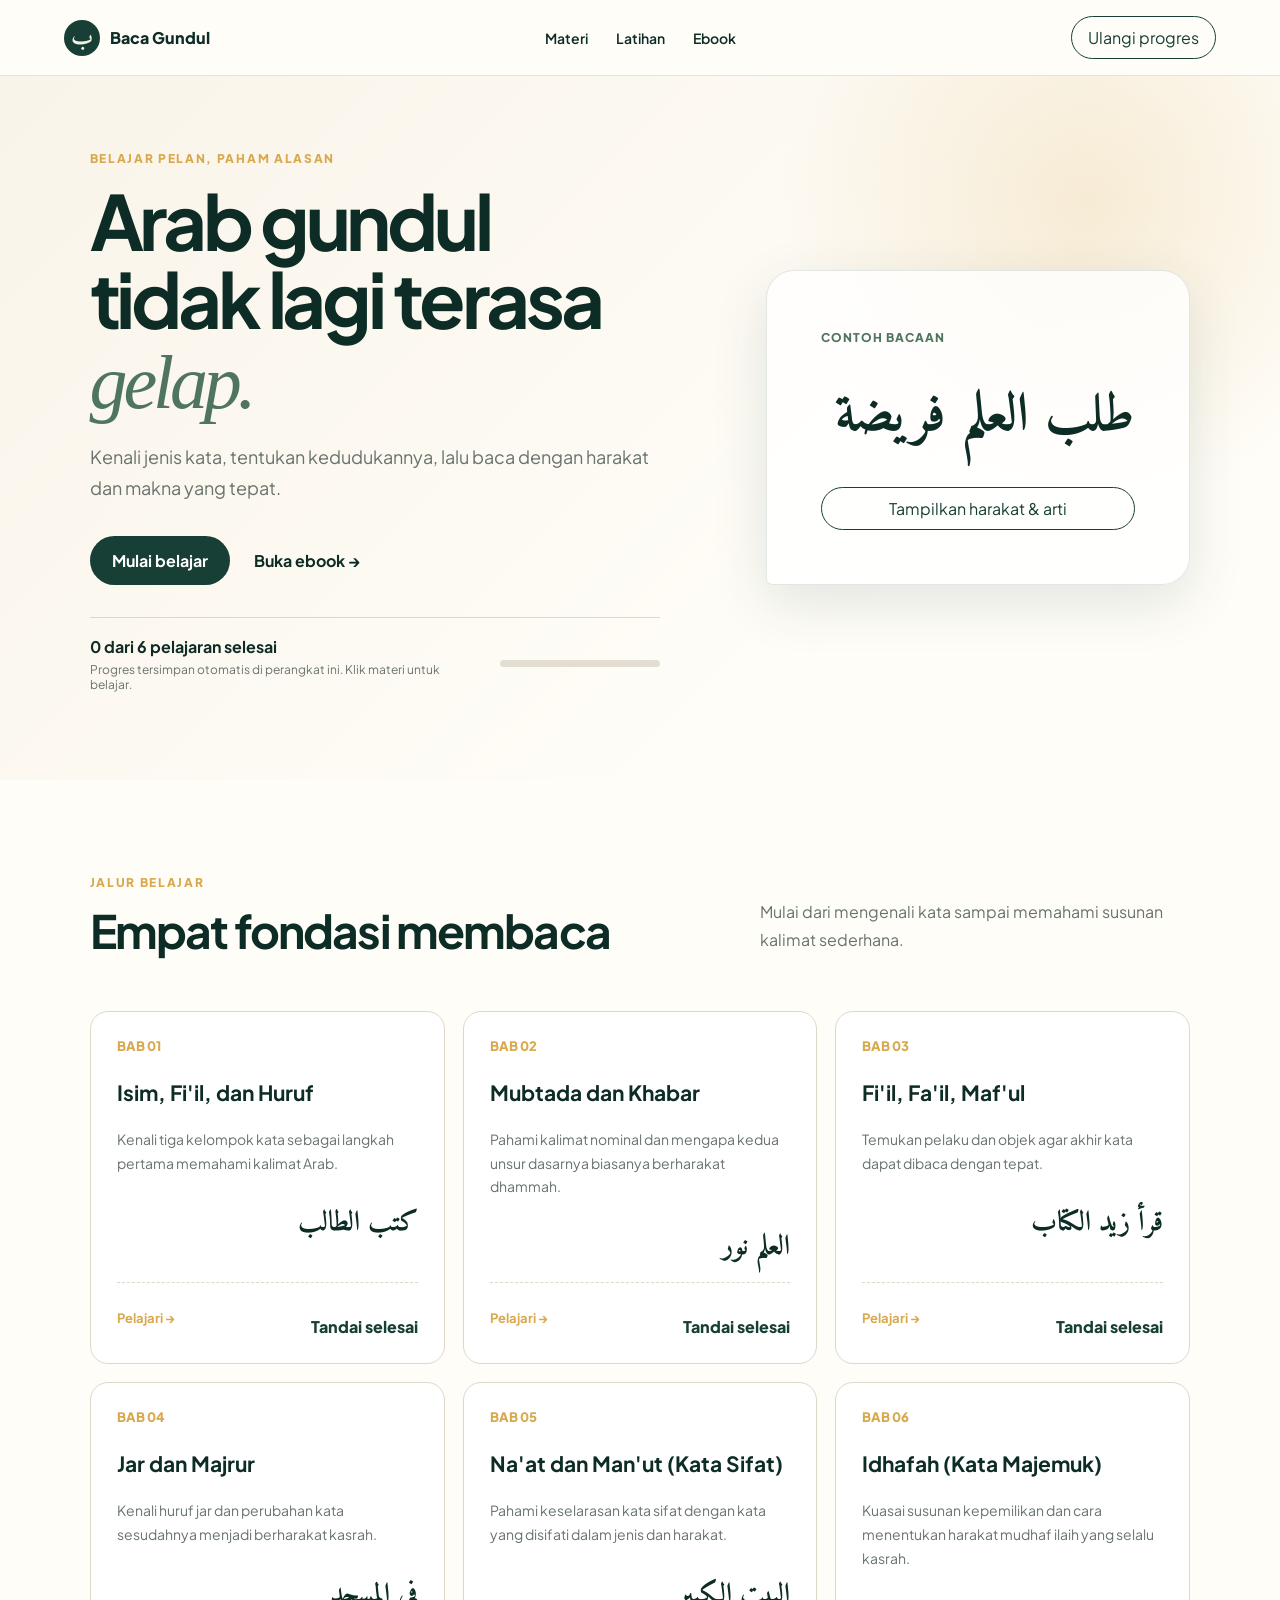
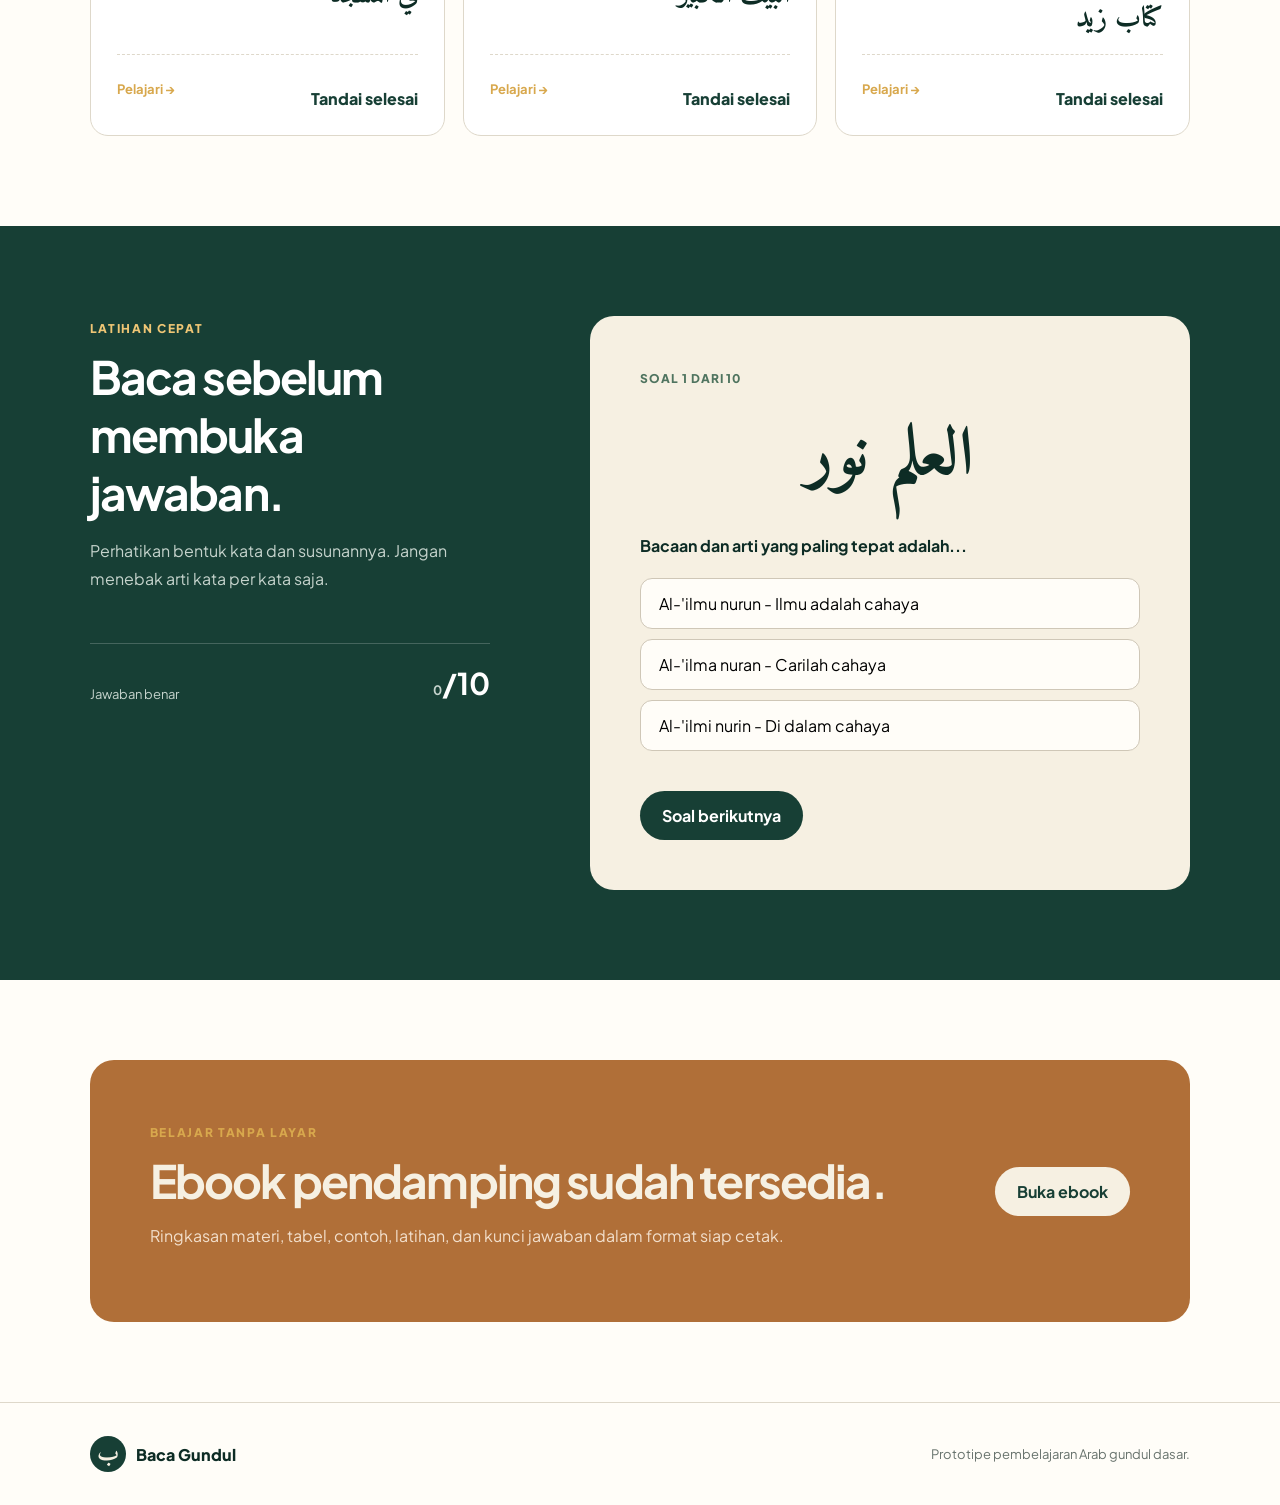
==== index.html @ 58eb9da6 "Initial commit" ====
<!doctype html>
<html lang="id">
<head>
  <meta charset="utf-8">
  <meta name="viewport" content="width=device-width, initial-scale=1">
  <meta name="theme-color" content="#173f35">
  <title>Baca Gundul - Belajar Membaca Arab</title>
  <link rel="preconnect" href="https://fonts.googleapis.com">
  <link rel="preconnect" href="https://fonts.gstatic.com" crossorigin>
  <link href="https://fonts.googleapis.com/css2?family=Amiri:wght@400;700&family=Plus+Jakarta+Sans:wght@400;500;600;700;800&display=swap" rel="stylesheet">
  <link rel="stylesheet" href="styles.css">
</head>
<body>
  <header class="topbar">
    <a class="brand" href="#beranda">
      <span class="brand-mark">ب</span>
      <span>Baca Gundul</span>
    </a>
    <nav aria-label="Navigasi utama">
      <a href="#materi">Materi</a>
      <a href="#latihan">Latihan</a>
      <a href="ebook.html">Ebook</a>
    </nav>
    <button class="outline-button" id="resetProgress" type="button">Ulangi progres</button>
  </header>

  <main>
    <section class="hero" id="beranda">
      <div class="hero-copy">
        <span class="eyebrow">Belajar pelan, paham alasan</span>
        <h1>Arab gundul tidak lagi terasa <em>gelap.</em></h1>
        <p>Kenali jenis kata, tentukan kedudukannya, lalu baca dengan harakat dan makna yang tepat.</p>
        <div class="hero-actions">
          <a class="primary-button" href="#materi">Mulai belajar</a>
          <a class="text-link" href="ebook.html">Buka ebook <span aria-hidden="true">→</span></a>
        </div>
        <div class="progress-card">
          <div>
            <strong id="progressLabel">0 dari 6 pelajaran selesai</strong>
            <span>Progres tersimpan otomatis di perangkat ini. Klik materi untuk belajar.</span>
          </div>
          <div class="progress-track" aria-label="Progres belajar">
            <span id="progressBar"></span>
          </div>
        </div>
      </div>
      <div class="hero-lesson">
        <span class="lesson-number">Contoh bacaan</span>
        <p class="arabic bare" lang="ar" dir="rtl">طلب العلم فريضة</p>
        <button class="reveal-button" type="button" data-reveal="heroAnswer">Tampilkan harakat & arti</button>
        <div class="answer-panel" id="heroAnswer" hidden>
          <p class="arabic" lang="ar" dir="rtl">طَلَبُ الْعِلْمِ فَرِيضَةٌ</p>
          <p><strong>Talabul 'ilmi faridhatun</strong></p>
          <p>Menuntut ilmu adalah sebuah kewajiban.</p>
        </div>
      </div>
    </section>

    <section class="section" id="materi">
      <div class="section-heading">
        <div>
          <span class="eyebrow">Jalur belajar</span>
          <h2>Empat fondasi membaca</h2>
        </div>
        <p>Mulai dari mengenali kata sampai memahami susunan kalimat sederhana.</p>
      </div>
      <div class="lesson-grid" id="lessonGrid"></div>
    </section>

    <section class="practice-section" id="latihan">
      <div class="practice-intro">
        <span class="eyebrow light">Latihan cepat</span>
        <h2>Baca sebelum membuka jawaban.</h2>
        <p>Perhatikan bentuk kata dan susunannya. Jangan menebak arti kata per kata saja.</p>
        <div class="score">
          <span>Jawaban benar</span>
          <strong><span id="scoreValue">0</span>/10</strong>
        </div>
      </div>
      <div class="quiz-card">
        <span class="quiz-step" id="quizStep">Soal 1 dari 10</span>
        <p class="arabic quiz-arabic" id="quizArabic" lang="ar" dir="rtl"></p>
        <p class="question" id="quizQuestion"></p>
        <div class="options" id="quizOptions"></div>
        <div class="feedback" id="quizFeedback" hidden></div>
        <button class="primary-button next-button" id="nextQuestion" type="button" hidden>Soal berikutnya</button>
      </div>
    </section>

    <section class="ebook-banner">
      <div>
        <span class="eyebrow">Belajar tanpa layar</span>
        <h2>Ebook pendamping sudah tersedia.</h2>
        <p>Ringkasan materi, tabel, contoh, latihan, dan kunci jawaban dalam format siap cetak.</p>
      </div>
      <a class="cream-button" href="ebook.html">Buka ebook</a>
    </section>
  </main>

  <footer>
    <div class="brand"><span class="brand-mark">ب</span><span>Baca Gundul</span></div>
    <p>Prototipe pembelajaran Arab gundul dasar.</p>
  </footer>

  <!-- Modal Materi -->
  <div class="modal-overlay" id="materiModal" hidden>
    <div class="modal-card">
      <button class="close-modal" id="closeModal" aria-label="Tutup modal" type="button">&times;</button>
      <div class="modal-content" id="modalContent"></div>
    </div>
  </div>

  <script src="app.js"></script>
</body>
</html>
---- styles.css ----
:root {
  --ink: #173f35;
  --ink-dark: #0d2c25;
  --leaf: #4f745f;
  --cream: #f6f0e2;
  --paper: #fffdf8;
  --gold: #d8a84d;
  --line: #ded8ca;
  --muted: #68736d;
  --danger: #9c3d32;
  --shadow: 0 18px 55px rgba(20, 55, 46, .12);
}

* { box-sizing: border-box; }
html { scroll-behavior: smooth; }
body {
  margin: 0;
  color: var(--ink-dark);
  background: var(--paper);
  font-family: "Plus Jakarta Sans", sans-serif;
}
a { color: inherit; text-decoration: none; }
button { font: inherit; }

.topbar {
  min-height: 76px;
  display: flex;
  align-items: center;
  justify-content: space-between;
  gap: 24px;
  padding: 12px clamp(20px, 5vw, 72px);
  border-bottom: 1px solid rgba(23, 63, 53, .12);
  background: rgba(255, 253, 248, .94);
  position: sticky;
  top: 0;
  z-index: 10;
  backdrop-filter: blur(14px);
}
.brand { display: flex; align-items: center; gap: 10px; font-weight: 800; }
.brand-mark {
  width: 36px;
  height: 36px;
  display: grid;
  place-items: center;
  border-radius: 50%;
  color: var(--cream);
  background: var(--ink);
  font: 700 24px/1 "Amiri", serif;
}
nav { display: flex; gap: 28px; font-size: 14px; font-weight: 600; }
nav a:hover { color: var(--gold); }

.outline-button, .reveal-button {
  border: 1px solid var(--ink);
  color: var(--ink);
  background: transparent;
  border-radius: 999px;
  padding: 10px 16px;
  cursor: pointer;
}
.hero {
  min-height: 640px;
  padding: 70px clamp(20px, 7vw, 105px);
  display: grid;
  grid-template-columns: 1.15fr .85fr;
  align-items: center;
  gap: clamp(40px, 8vw, 120px);
  background:
    radial-gradient(circle at 85% 18%, rgba(216, 168, 77, .2), transparent 25%),
    linear-gradient(135deg, #f9f4e9 0%, #fffdf8 70%);
}
.eyebrow {
  color: var(--gold);
  font-size: 12px;
  font-weight: 800;
  letter-spacing: .14em;
  text-transform: uppercase;
}
h1 {
  max-width: 700px;
  margin: 14px 0 20px;
  font-size: clamp(42px, 6vw, 76px);
  line-height: 1.03;
  letter-spacing: -.055em;
}
h1 em { color: var(--leaf); font-family: Georgia, serif; font-weight: 400; }
.hero-copy > p { max-width: 620px; color: var(--muted); font-size: 18px; line-height: 1.75; }
.hero-actions { display: flex; align-items: center; gap: 24px; margin: 32px 0; }
.primary-button, .cream-button {
  display: inline-flex;
  justify-content: center;
  border: 0;
  border-radius: 999px;
  padding: 14px 22px;
  color: white;
  background: var(--ink);
  font-weight: 700;
  cursor: pointer;
}
.text-link { font-weight: 700; }
.progress-card {
  max-width: 570px;
  display: grid;
  grid-template-columns: 1fr 160px;
  align-items: center;
  gap: 22px;
  padding: 18px 0;
  border-top: 1px solid var(--line);
}
.progress-card strong, .progress-card span { display: block; }
.progress-card span { margin-top: 5px; color: var(--muted); font-size: 12px; }
.progress-track { height: 7px; overflow: hidden; border-radius: 99px; background: #e3ded1; }
.progress-track span { width: 0; height: 100%; margin: 0; border-radius: inherit; background: var(--gold); transition: width .3s; }
.hero-lesson {
  padding: clamp(30px, 5vw, 54px);
  border: 1px solid rgba(23, 63, 53, .12);
  border-radius: 28px 28px 28px 6px;
  background: rgba(255, 255, 255, .78);
  box-shadow: var(--shadow);
}
.lesson-number, .quiz-step { color: var(--leaf); font-size: 12px; font-weight: 800; letter-spacing: .08em; text-transform: uppercase; }
.arabic { margin: 22px 0; font: 700 clamp(34px, 5vw, 54px)/1.8 "Amiri", serif; }
.answer-panel { margin-top: 22px; padding-top: 16px; border-top: 1px solid var(--line); }
.answer-panel .arabic { margin: 0; font-size: 34px; }
.answer-panel p:not(.arabic) { margin: 7px 0; color: var(--muted); line-height: 1.6; }
.reveal-button { width: 100%; }

.section { padding: 90px clamp(20px, 7vw, 105px); }
.section-heading { display: flex; justify-content: space-between; align-items: end; gap: 40px; margin-bottom: 42px; }
h2 { margin: 10px 0; font-size: clamp(30px, 4vw, 46px); letter-spacing: -.04em; }
.section-heading p { max-width: 430px; color: var(--muted); line-height: 1.7; }
.lesson-grid { display: grid; grid-template-columns: repeat(3, 1fr); gap: 18px; }
.lesson-card {
  min-height: 330px;
  padding: 26px;
  display: flex;
  flex-direction: column;
  border: 1px solid var(--line);
  border-radius: 18px;
  background: white;
  transition: transform .2s, box-shadow .2s;
}
.lesson-card:hover { transform: translateY(-5px); box-shadow: var(--shadow); }
.lesson-card.done { border-color: #91ac9d; background: #f5faf6; }
.lesson-index { color: var(--gold); font-size: 13px; font-weight: 800; }
.lesson-card h3 { margin: 25px 0 8px; font-size: 21px; }
.lesson-card p { color: var(--muted); font-size: 14px; line-height: 1.7; }
.lesson-example { margin-top: auto; padding-top: 20px; font: 700 28px/1.4 "Amiri", serif; text-align: right; }
.complete-button { margin-top: 18px; border: 0; color: var(--ink); background: transparent; padding: 0; font-weight: 800; text-align: left; cursor: pointer; }

.practice-section {
  padding: 90px clamp(20px, 7vw, 105px);
  display: grid;
  grid-template-columns: .8fr 1.2fr;
  gap: clamp(45px, 8vw, 100px);
  color: white;
  background: var(--ink);
}
.light { color: #efc675; }
.practice-intro p { max-width: 440px; color: #c5d3cc; line-height: 1.75; }
.score { margin-top: 50px; display: flex; justify-content: space-between; align-items: end; border-top: 1px solid rgba(255,255,255,.2); padding-top: 20px; }
.score span { color: #c5d3cc; font-size: 13px; }
.score strong { font-size: 30px; }
.quiz-card { padding: clamp(28px, 5vw, 50px); border-radius: 24px; color: var(--ink-dark); background: var(--cream); }
.quiz-arabic { margin: 10px 0; font-size: clamp(42px, 7vw, 68px); text-align: center; }
.question { font-weight: 700; }
.options { display: grid; gap: 10px; margin: 22px 0; }
.option {
  padding: 14px 18px;
  border: 1px solid #cfc7b7;
  border-radius: 12px;
  background: #fffdf8;
  text-align: left;
  cursor: pointer;
}
.option:hover { border-color: var(--ink); }
.option.correct { border-color: var(--leaf); background: #e6f1e9; }
.option.wrong { border-color: var(--danger); background: #f8e7e3; }
.option:disabled { cursor: default; }
.feedback { padding: 13px 16px; border-left: 3px solid var(--gold); background: rgba(216,168,77,.12); line-height: 1.6; }
.next-button { margin-top: 18px; }

.ebook-banner {
  margin: 80px clamp(20px, 7vw, 105px);
  padding: clamp(32px, 5vw, 60px);
  display: flex;
  align-items: center;
  justify-content: space-between;
  gap: 40px;
  border-radius: 24px;
  color: var(--cream);
  background: #b06f38;
}
.ebook-banner p { color: #f2dfcc; }
.cream-button { color: var(--ink); background: var(--cream); white-space: nowrap; }
footer { padding: 30px clamp(20px, 7vw, 105px); display: flex; justify-content: space-between; align-items: center; border-top: 1px solid var(--line); }
footer p { color: var(--muted); font-size: 13px; }

/* Card Footer and Read More styling */
.card-footer {
  display: flex;
  justify-content: space-between;
  align-items: center;
  margin-top: auto;
  padding-top: 15px;
  border-top: 1px dashed var(--line);
}
.lesson-card .lesson-example {
  margin-top: 15px;
  margin-bottom: 15px;
  padding-top: 0;
}
.read-more-link {
  font-size: 13px;
  font-weight: 700;
  color: var(--gold);
  transition: color 0.2s;
}
.lesson-card:hover .read-more-link {
  color: var(--ink);
}
.lesson-card {
  cursor: pointer;
}

/* Modal Styling */
.modal-overlay {
  position: fixed;
  top: 0;
  left: 0;
  width: 100%;
  height: 100%;
  background: rgba(13, 44, 37, 0.75);
  backdrop-filter: blur(8px);
  display: flex;
  align-items: center;
  justify-content: center;
  z-index: 100;
  opacity: 0;
  pointer-events: none;
  transition: opacity 0.3s ease;
}
.modal-overlay.active {
  opacity: 1;
  pointer-events: auto;
}
.modal-card {
  background: var(--paper);
  border: 1px solid var(--line);
  border-radius: 24px;
  width: min(720px, 92%);
  max-height: 85vh;
  overflow-y: auto;
  padding: clamp(24px, 4vw, 40px);
  position: relative;
  box-shadow: 0 30px 70px rgba(0, 0, 0, 0.25);
  transform: translateY(20px);
  transition: transform 0.3s cubic-bezier(0.16, 1, 0.3, 1);
}
.modal-overlay.active .modal-card {
  transform: translateY(0);
}
.close-modal {
  position: absolute;
  top: 20px;
  right: 20px;
  width: 36px;
  height: 36px;
  border-radius: 50%;
  border: 1px solid var(--line);
  background: var(--cream);
  color: var(--ink);
  font-size: 24px;
  display: flex;
  align-items: center;
  justify-content: center;
  cursor: pointer;
  transition: all 0.2s ease;
  line-height: 1;
}
.close-modal:hover {
  background: var(--ink);
  color: var(--cream);
}
.modal-content h3 {
  font-size: clamp(24px, 3.5vw, 32px);
  margin-top: 0;
  margin-bottom: 20px;
  color: var(--ink-dark);
  border-bottom: 2px solid var(--gold);
  padding-bottom: 12px;
}
.materi-section {
  margin-bottom: 25px;
  padding-bottom: 20px;
  border-bottom: 1px solid var(--line);
}
.materi-section h4 {
  font-size: 18px;
  margin-top: 0;
  margin-bottom: 12px;
  color: var(--ink);
}
.ar-inline {
  font-family: "Amiri", serif;
  font-size: 24px;
  font-weight: 700;
  color: var(--ink);
  direction: rtl;
  display: inline-block;
  margin: 0 4px;
  vertical-align: middle;
}
.ar-display {
  font-family: "Amiri", serif;
  font-size: 44px;
  font-weight: 700;
  color: var(--ink-dark);
  text-align: center;
  direction: rtl;
  margin: 20px 0;
  background: rgba(23, 63, 53, 0.04);
  padding: 15px;
  border-radius: 12px;
  border: 1px dashed var(--line);
}
.interactive-box {
  background: var(--cream);
  border-left: 4px solid var(--gold);
  padding: 20px;
  border-radius: 0 12px 12px 0;
  margin: 25px 0;
}
.interactive-box h5 {
  font-size: 16px;
  margin-top: 0;
  margin-bottom: 10px;
  color: var(--ink-dark);
}
.jar-grid {
  display: grid;
  grid-template-columns: repeat(auto-fill, minmax(110px, 1fr));
  gap: 12px;
  margin-top: 15px;
}
.jar-grid div {
  background: var(--paper);
  border: 1px solid var(--line);
  padding: 12px 8px;
  text-align: center;
  border-radius: 10px;
  font-size: 13px;
  color: var(--muted);
  box-shadow: 0 4px 10px rgba(0,0,0,0.02);
}
.jar-grid div .ar-inline {
  display: block;
  font-size: 26px;
  margin-bottom: 6px;
}
.materi-table-wrapper {
  overflow-x: auto;
  margin: 20px 0;
  border-radius: 12px;
  border: 1px solid var(--line);
}
.materi-table {
  width: 100%;
  border-collapse: collapse;
}
.materi-table th, .materi-table td {
  padding: 14px;
  border: 1px solid var(--line);
  text-align: left;
}
.materi-table th {
  background: var(--cream);
  color: var(--ink-dark);
  font-weight: 700;
}
.materi-table td.ar {
  font-family: "Amiri", serif;
  font-size: 26px;
  direction: rtl;
  text-align: right;
  color: var(--ink);
}

@media (max-width: 900px) {
  nav { display: none; }
  .hero, .practice-section { grid-template-columns: 1fr; }
  .hero { padding-top: 50px; }
  .lesson-grid { grid-template-columns: repeat(2, 1fr); }
}
@media (max-width: 600px) {
  .topbar .outline-button { display: none; }
  .lesson-grid { grid-template-columns: 1fr; }
  .section-heading, .ebook-banner, footer { align-items: flex-start; flex-direction: column; }
  .progress-card { grid-template-columns: 1fr; }
  .hero-actions { align-items: flex-start; flex-direction: column; }
  h1 { font-size: 45px; }
}
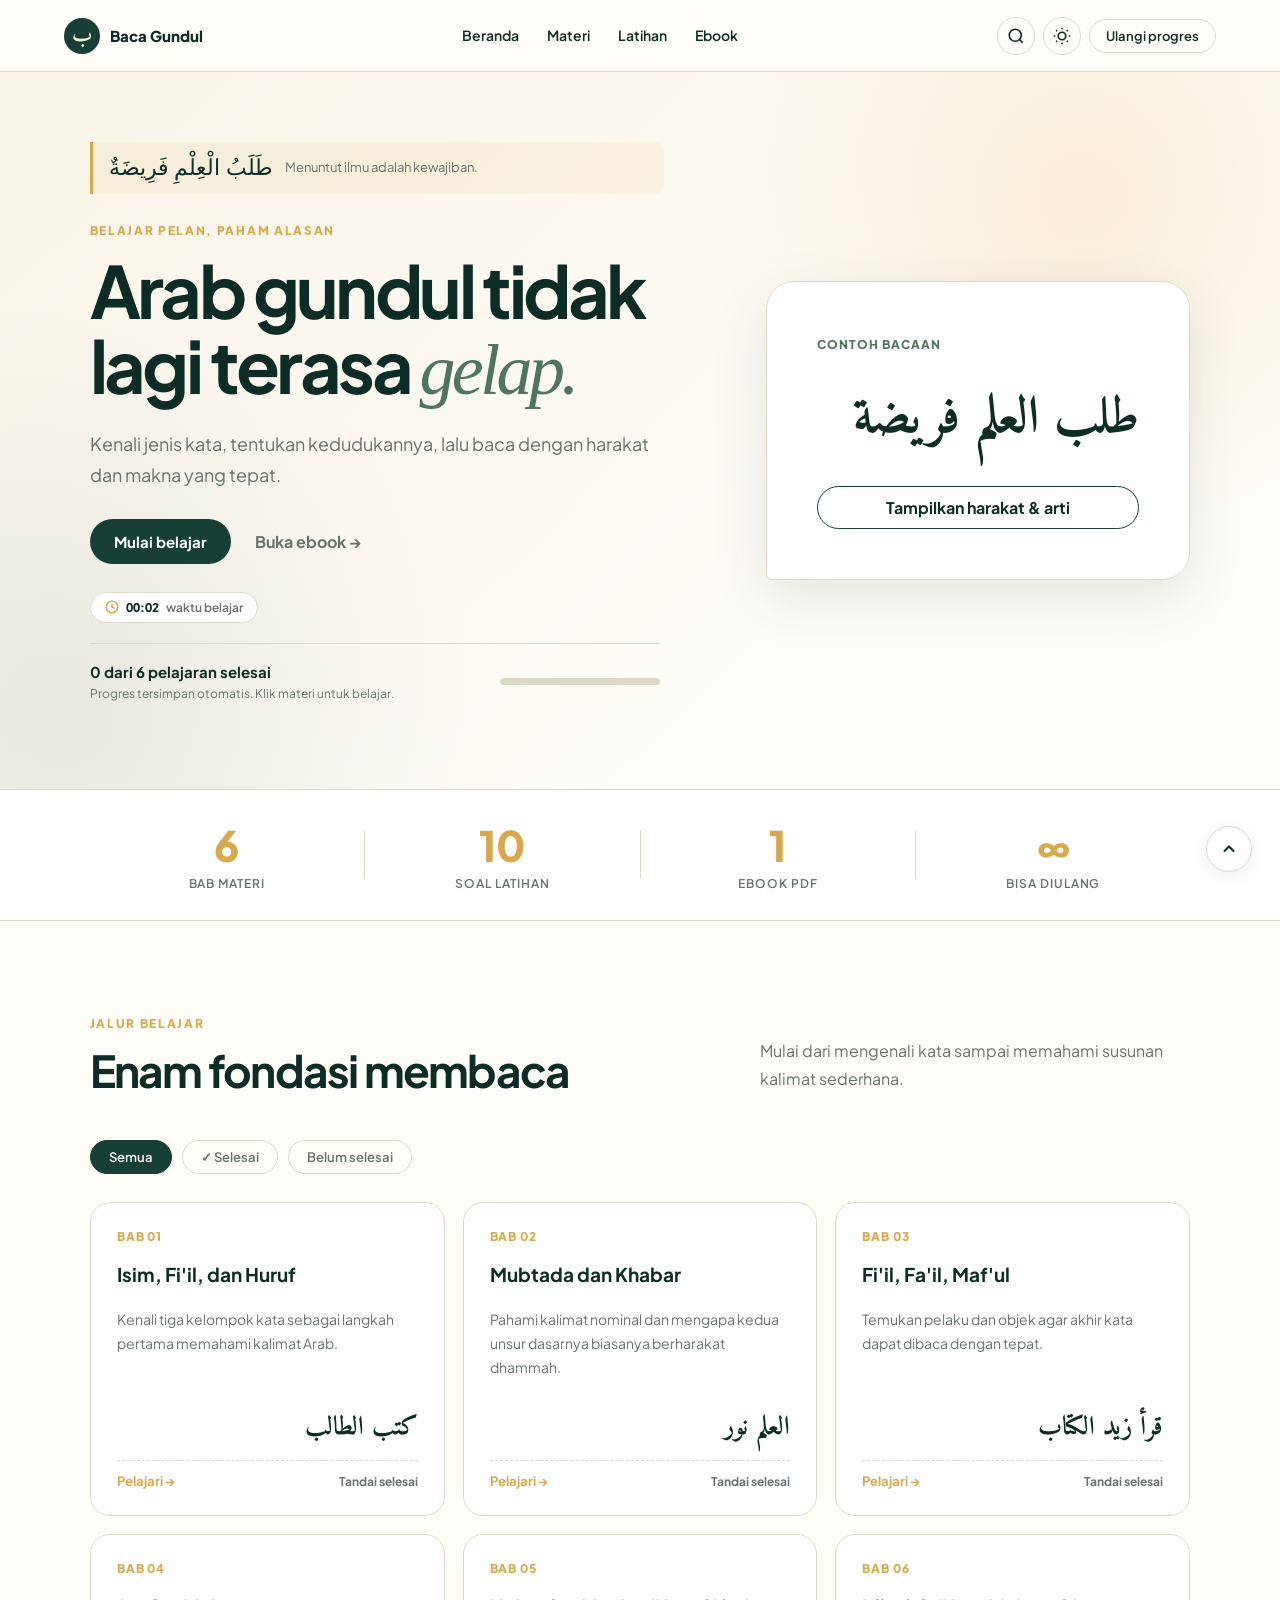
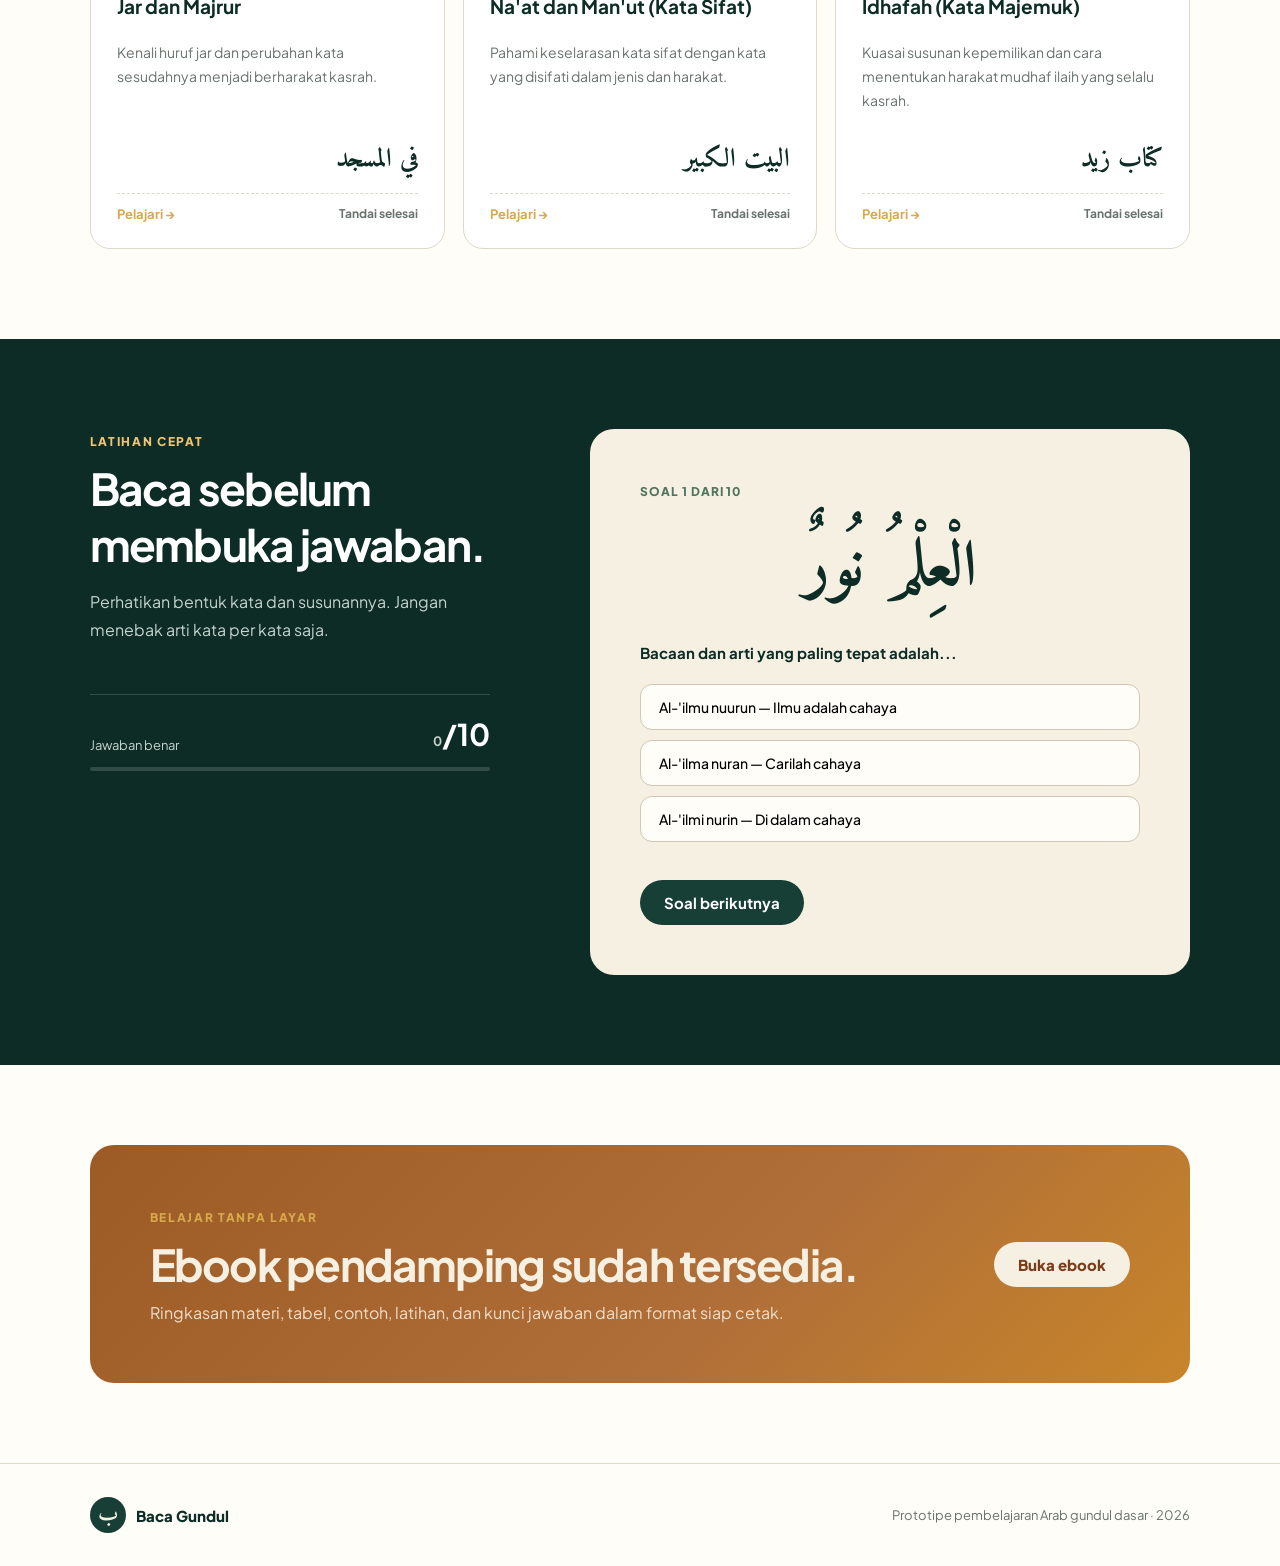
==== commit 6ba28e4c: "feat: enhanced web v2 - dark mode, timer, search, hamburger nav, filter, confetti, fix Arab text" ====
--- a/index.html
+++ b/index.html
@@ -1,9 +1,10 @@
 <!doctype html>
-<html lang="id">
+<html lang="id" data-theme="light">
 <head>
   <meta charset="utf-8">
   <meta name="viewport" content="width=device-width, initial-scale=1">
   <meta name="theme-color" content="#173f35">
+  <meta name="description" content="Belajar membaca Arab tanpa harakat (gundul) secara interaktif. Kenali isim, fi'il, huruf, dan susunan kalimat Arab dasar.">
   <title>Baca Gundul - Belajar Membaca Arab</title>
   <link rel="preconnect" href="https://fonts.googleapis.com">
   <link rel="preconnect" href="https://fonts.gstatic.com" crossorigin>
@@ -11,22 +12,57 @@
   <link rel="stylesheet" href="styles.css">
 </head>
 <body>
-  <header class="topbar">
+
+  <!-- ── TOPBAR ─────────────────────────────── -->
+  <header class="topbar" id="topbar">
     <a class="brand" href="#beranda">
       <span class="brand-mark">ب</span>
       <span>Baca Gundul</span>
     </a>
-    <nav aria-label="Navigasi utama">
+
+    <nav aria-label="Navigasi utama" id="mainNav">
+      <a href="#beranda">Beranda</a>
       <a href="#materi">Materi</a>
       <a href="#latihan">Latihan</a>
       <a href="ebook.html">Ebook</a>
     </nav>
-    <button class="outline-button" id="resetProgress" type="button">Ulangi progres</button>
+
+    <div class="topbar-actions">
+      <button class="icon-button" id="searchToggle" aria-label="Cari materi" title="Cari materi">
+        <svg xmlns="http://www.w3.org/2000/svg" width="18" height="18" fill="none" viewBox="0 0 24 24" stroke="currentColor" stroke-width="2.2"><circle cx="11" cy="11" r="8"/><path d="m21 21-4.35-4.35"/></svg>
+      </button>
+      <button class="icon-button" id="themeToggle" aria-label="Ganti tema" title="Ganti tema gelap/terang">
+        <svg id="iconSun" xmlns="http://www.w3.org/2000/svg" width="18" height="18" fill="none" viewBox="0 0 24 24" stroke="currentColor" stroke-width="2.2"><circle cx="12" cy="12" r="5"/><path d="M12 1v2M12 21v2M4.22 4.22l1.42 1.42M18.36 18.36l1.42 1.42M1 12h2M21 12h2M4.22 19.78l1.42-1.42M18.36 5.64l1.42-1.42"/></svg>
+        <svg id="iconMoon" xmlns="http://www.w3.org/2000/svg" width="18" height="18" fill="none" viewBox="0 0 24 24" stroke="currentColor" stroke-width="2.2" style="display:none"><path d="M21 12.79A9 9 0 1 1 11.21 3 7 7 0 0 0 21 12.79z"/></svg>
+      </button>
+      <button class="outline-button" id="resetProgress" type="button">Ulangi progres</button>
+      <button class="hamburger" id="hamburger" aria-label="Buka navigasi" aria-expanded="false">
+        <span></span><span></span><span></span>
+      </button>
+    </div>
   </header>
 
+  <!-- Search bar overlay -->
+  <div class="search-bar-wrap" id="searchBarWrap" hidden>
+    <div class="search-inner">
+      <svg xmlns="http://www.w3.org/2000/svg" width="18" height="18" fill="none" viewBox="0 0 24 24" stroke="currentColor" stroke-width="2.2"><circle cx="11" cy="11" r="8"/><path d="m21 21-4.35-4.35"/></svg>
+      <input type="search" id="searchInput" placeholder="Cari bab materi..." autocomplete="off" autofocus>
+      <button class="search-close" id="searchClose" aria-label="Tutup pencarian">✕</button>
+    </div>
+    <div class="search-results" id="searchResults"></div>
+  </div>
+
   <main>
+
+    <!-- ── HERO ─────────────────────────────── -->
     <section class="hero" id="beranda">
-      <div class="hero-copy">
+      <div class="hero-copy animate-fadeup">
+        <!-- Rotating quote -->
+        <div class="rotating-quote" id="rotatingQuote">
+          <span class="quote-arabic" dir="rtl" lang="ar"></span>
+          <span class="quote-latin"></span>
+        </div>
+
         <span class="eyebrow">Belajar pelan, paham alasan</span>
         <h1>Arab gundul tidak lagi terasa <em>gelap.</em></h1>
         <p>Kenali jenis kata, tentukan kedudukannya, lalu baca dengan harakat dan makna yang tepat.</p>
@@ -34,39 +70,89 @@
           <a class="primary-button" href="#materi">Mulai belajar</a>
           <a class="text-link" href="ebook.html">Buka ebook <span aria-hidden="true">→</span></a>
         </div>
+
+        <!-- Timer belajar -->
+        <div class="study-timer" id="studyTimer" title="Waktu belajar hari ini">
+          <svg xmlns="http://www.w3.org/2000/svg" width="14" height="14" fill="none" viewBox="0 0 24 24" stroke="currentColor" stroke-width="2.5"><circle cx="12" cy="12" r="10"/><polyline points="12 6 12 12 16 14"/></svg>
+          <span id="timerDisplay">00:00</span>
+          <span>waktu belajar</span>
+        </div>
+
         <div class="progress-card">
           <div>
             <strong id="progressLabel">0 dari 6 pelajaran selesai</strong>
-            <span>Progres tersimpan otomatis di perangkat ini. Klik materi untuk belajar.</span>
+            <span>Progres tersimpan otomatis. Klik materi untuk belajar.</span>
           </div>
           <div class="progress-track" aria-label="Progres belajar">
             <span id="progressBar"></span>
           </div>
         </div>
       </div>
-      <div class="hero-lesson">
+
+      <div class="hero-lesson animate-fadein">
         <span class="lesson-number">Contoh bacaan</span>
         <p class="arabic bare" lang="ar" dir="rtl">طلب العلم فريضة</p>
-        <button class="reveal-button" type="button" data-reveal="heroAnswer">Tampilkan harakat & arti</button>
+        <button class="reveal-button" type="button" data-reveal="heroAnswer">Tampilkan harakat &amp; arti</button>
         <div class="answer-panel" id="heroAnswer" hidden>
           <p class="arabic" lang="ar" dir="rtl">طَلَبُ الْعِلْمِ فَرِيضَةٌ</p>
-          <p><strong>Talabul 'ilmi faridhatun</strong></p>
+          <p><strong>Thalabul 'ilmi faridhatun</strong></p>
           <p>Menuntut ilmu adalah sebuah kewajiban.</p>
         </div>
       </div>
     </section>
 
+    <!-- ── STATS STRIP ─────────────────────── -->
+    <div class="stats-strip">
+      <div class="stat-item">
+        <strong>6</strong><span>Bab materi</span>
+      </div>
+      <div class="stat-sep"></div>
+      <div class="stat-item">
+        <strong>10</strong><span>Soal latihan</span>
+      </div>
+      <div class="stat-sep"></div>
+      <div class="stat-item">
+        <strong>1</strong><span>Ebook PDF</span>
+      </div>
+      <div class="stat-sep"></div>
+      <div class="stat-item">
+        <strong>∞</strong><span>Bisa diulang</span>
+      </div>
+    </div>
+
+    <!-- ── MATERI ──────────────────────────── -->
     <section class="section" id="materi">
       <div class="section-heading">
         <div>
           <span class="eyebrow">Jalur belajar</span>
-          <h2>Empat fondasi membaca</h2>
+          <h2>Enam fondasi membaca</h2>
         </div>
         <p>Mulai dari mengenali kata sampai memahami susunan kalimat sederhana.</p>
       </div>
+
+      <!-- Filter kategori -->
+      <div class="filter-row">
+        <button class="filter-btn active" data-filter="all">Semua</button>
+        <button class="filter-btn" data-filter="done">✓ Selesai</button>
+        <button class="filter-btn" data-filter="undone">Belum selesai</button>
+      </div>
+
       <div class="lesson-grid" id="lessonGrid"></div>
-    </section>
-
+
+      <!-- Konfetti banner (muncul setelah semua selesai) -->
+      <div class="completion-banner" id="completionBanner" hidden>
+        <div class="completion-inner">
+          <span class="completion-emoji">🎉</span>
+          <div>
+            <strong>Luar biasa! Semua bab telah selesai.</strong>
+            <p>Sekarang coba uji kemampuanmu di bagian latihan.</p>
+          </div>
+          <a class="primary-button" href="#latihan" style="white-space:nowrap">Ke Latihan →</a>
+        </div>
+      </div>
+    </section>
+
+    <!-- ── LATIHAN ─────────────────────────── -->
     <section class="practice-section" id="latihan">
       <div class="practice-intro">
         <span class="eyebrow light">Latihan cepat</span>
@@ -76,7 +162,12 @@
           <span>Jawaban benar</span>
           <strong><span id="scoreValue">0</span>/10</strong>
         </div>
-      </div>
+        <!-- Quiz progress bar -->
+        <div class="quiz-progress-wrap">
+          <div class="quiz-progress-bar" id="quizProgressBar" style="width:0%"></div>
+        </div>
+      </div>
+
       <div class="quiz-card">
         <span class="quiz-step" id="quizStep">Soal 1 dari 10</span>
         <p class="arabic quiz-arabic" id="quizArabic" lang="ar" dir="rtl"></p>
@@ -87,6 +178,7 @@
       </div>
     </section>
 
+    <!-- ── EBOOK BANNER ───────────────────── -->
     <section class="ebook-banner">
       <div>
         <span class="eyebrow">Belajar tanpa layar</span>
@@ -99,16 +191,24 @@
 
   <footer>
     <div class="brand"><span class="brand-mark">ب</span><span>Baca Gundul</span></div>
-    <p>Prototipe pembelajaran Arab gundul dasar.</p>
+    <p>Prototipe pembelajaran Arab gundul dasar · <span id="footerYear"></span></p>
   </footer>
 
-  <!-- Modal Materi -->
+  <!-- Back-to-top button -->
+  <button class="back-to-top" id="backToTop" aria-label="Kembali ke atas" title="Kembali ke atas" hidden>
+    <svg xmlns="http://www.w3.org/2000/svg" width="20" height="20" fill="none" viewBox="0 0 24 24" stroke="currentColor" stroke-width="2.5"><polyline points="18 15 12 9 6 15"/></svg>
+  </button>
+
+  <!-- ── MODAL MATERI ───────────────────────── -->
   <div class="modal-overlay" id="materiModal" hidden>
-    <div class="modal-card">
+    <div class="modal-card" role="dialog" aria-modal="true" aria-labelledby="modalTitle">
       <button class="close-modal" id="closeModal" aria-label="Tutup modal" type="button">&times;</button>
       <div class="modal-content" id="modalContent"></div>
     </div>
   </div>
+
+  <!-- Canvas konfetti -->
+  <canvas id="confettiCanvas" style="position:fixed;top:0;left:0;width:100%;height:100%;pointer-events:none;z-index:9999;display:none;"></canvas>
 
   <script src="app.js"></script>
 </body>
--- a/styles.css
+++ b/styles.css
@@ -1,3 +1,8 @@
+/* ══════════════════════════════════════════
+   BACA GUNDUL — styles.css (Enhanced v2)
+══════════════════════════════════════════ */
+
+/* ── CSS Variables (Light) ── */
 :root {
   --ink: #173f35;
   --ink-dark: #0d2c25;
@@ -5,38 +10,69 @@
   --cream: #f6f0e2;
   --paper: #fffdf8;
   --gold: #d8a84d;
+  --gold-hover: #c2933c;
   --line: #ded8ca;
   --muted: #68736d;
   --danger: #9c3d32;
+  --success: #2e7d52;
+  --surface: #fff;
   --shadow: 0 18px 55px rgba(20, 55, 46, .12);
-}
-
-* { box-sizing: border-box; }
+  --shadow-sm: 0 4px 16px rgba(20, 55, 46, .08);
+  --radius-card: 20px;
+  --transition: .22s cubic-bezier(.22,1,.36,1);
+}
+
+/* ── Dark Theme ── */
+[data-theme="dark"] {
+  --ink: #a8d5c2;
+  --ink-dark: #e0ece8;
+  --leaf: #7ab89a;
+  --cream: #1c2e28;
+  --paper: #121c18;
+  --gold: #d8a84d;
+  --gold-hover: #e6ba5f;
+  --line: #2a3d34;
+  --muted: #8da89f;
+  --surface: #1a2b24;
+  --shadow: 0 18px 55px rgba(0,0,0,.45);
+  --shadow-sm: 0 4px 16px rgba(0,0,0,.3);
+}
+
+/* ── Reset & Base ── */
+*, *::before, *::after { box-sizing: border-box; }
 html { scroll-behavior: smooth; }
 body {
   margin: 0;
   color: var(--ink-dark);
   background: var(--paper);
   font-family: "Plus Jakarta Sans", sans-serif;
+  transition: background .35s, color .35s;
 }
 a { color: inherit; text-decoration: none; }
 button { font: inherit; }
 
+/* ══ TOPBAR ══════════════════════════════ */
 .topbar {
-  min-height: 76px;
+  min-height: 72px;
   display: flex;
   align-items: center;
   justify-content: space-between;
-  gap: 24px;
-  padding: 12px clamp(20px, 5vw, 72px);
-  border-bottom: 1px solid rgba(23, 63, 53, .12);
-  background: rgba(255, 253, 248, .94);
+  gap: 20px;
+  padding: 10px clamp(20px, 5vw, 72px);
+  border-bottom: 1px solid var(--line);
+  background: rgba(255,253,248,.94);
   position: sticky;
   top: 0;
-  z-index: 10;
-  backdrop-filter: blur(14px);
-}
-.brand { display: flex; align-items: center; gap: 10px; font-weight: 800; }
+  z-index: 200;
+  backdrop-filter: blur(16px);
+  transition: background .35s, border-color .35s;
+}
+[data-theme="dark"] .topbar {
+  background: rgba(18,28,24,.92);
+}
+.topbar.scrolled { box-shadow: var(--shadow-sm); }
+
+.brand { display: flex; align-items: center; gap: 10px; font-weight: 800; font-size: 15px; flex-shrink: 0; }
 .brand-mark {
   width: 36px;
   height: 36px;
@@ -45,19 +81,160 @@
   border-radius: 50%;
   color: var(--cream);
   background: var(--ink);
-  font: 700 24px/1 "Amiri", serif;
-}
-nav { display: flex; gap: 28px; font-size: 14px; font-weight: 600; }
-nav a:hover { color: var(--gold); }
-
-.outline-button, .reveal-button {
-  border: 1px solid var(--ink);
-  color: var(--ink);
+  font: 700 22px/1 "Amiri", serif;
+  transition: background .35s;
+}
+[data-theme="dark"] .brand-mark { background: var(--gold); color: #0d2c25; }
+
+nav#mainNav { display: flex; gap: 28px; font-size: 14px; font-weight: 600; }
+nav#mainNav a { padding: 6px 0; border-bottom: 2px solid transparent; transition: color .2s, border-color .2s; }
+nav#mainNav a:hover { color: var(--gold); border-color: var(--gold); }
+
+.topbar-actions { display: flex; align-items: center; gap: 8px; }
+
+/* ── Icon buttons ── */
+.icon-button {
+  width: 38px; height: 38px;
+  border: 1px solid var(--line);
+  border-radius: 50%;
+  background: transparent;
+  color: var(--ink-dark);
+  cursor: pointer;
+  display: grid; place-items: center;
+  transition: background .2s, color .2s, border-color .2s;
+}
+.icon-button:hover { background: var(--cream); border-color: var(--gold); color: var(--gold); }
+[data-theme="dark"] .icon-button:hover { background: rgba(216,168,77,.15); }
+
+.outline-button {
+  border: 1px solid var(--line);
+  color: var(--ink-dark);
   background: transparent;
   border-radius: 999px;
+  padding: 8px 16px;
+  cursor: pointer;
+  font-size: 13px;
+  font-weight: 600;
+  transition: background .2s, border-color .2s;
+  white-space: nowrap;
+}
+.outline-button:hover { background: var(--cream); border-color: var(--ink); }
+[data-theme="dark"] .outline-button:hover { background: rgba(255,255,255,.07); }
+
+/* ── Hamburger ── */
+.hamburger {
+  display: none;
+  flex-direction: column;
+  justify-content: center;
+  gap: 5px;
+  width: 40px; height: 40px;
+  background: transparent;
+  border: 1px solid var(--line);
+  border-radius: 10px;
+  cursor: pointer;
+  padding: 8px;
+}
+.hamburger span {
+  display: block;
+  height: 2px;
+  background: var(--ink-dark);
+  border-radius: 2px;
+  transition: transform .3s, opacity .3s;
+}
+.hamburger.open span:nth-child(1) { transform: translateY(7px) rotate(45deg); }
+.hamburger.open span:nth-child(2) { opacity: 0; }
+.hamburger.open span:nth-child(3) { transform: translateY(-7px) rotate(-45deg); }
+
+/* ── Mobile nav drawer ── */
+.mobile-nav {
+  display: none;
+  position: fixed;
+  top: 72px; right: 0;
+  width: 260px;
+  background: var(--paper);
+  border: 1px solid var(--line);
+  border-top: none;
+  border-radius: 0 0 0 20px;
+  z-index: 199;
+  padding: 20px;
+  flex-direction: column;
+  gap: 12px;
+  box-shadow: var(--shadow);
+  transform: translateX(100%);
+  transition: transform var(--transition);
+}
+.mobile-nav.open { transform: translateX(0); }
+.mobile-nav a {
+  font-size: 16px;
+  font-weight: 700;
+  padding: 12px 0;
+  border-bottom: 1px solid var(--line);
+  color: var(--ink-dark);
+  display: block;
+}
+.mobile-nav a:hover { color: var(--gold); }
+
+/* ══ SEARCH BAR ════════════════════════ */
+.search-bar-wrap {
+  position: sticky;
+  top: 72px;
+  z-index: 190;
+  background: var(--paper);
+  border-bottom: 1px solid var(--line);
+  padding: 14px clamp(20px, 5vw, 72px);
+  box-shadow: var(--shadow-sm);
+}
+.search-inner {
+  display: flex;
+  align-items: center;
+  gap: 12px;
+  max-width: 600px;
+  margin: 0 auto;
+  background: var(--surface);
+  border: 1.5px solid var(--line);
+  border-radius: 12px;
   padding: 10px 16px;
-  cursor: pointer;
-}
+  transition: border-color .2s;
+}
+.search-inner:focus-within { border-color: var(--gold); }
+.search-inner input {
+  flex: 1;
+  border: 0;
+  background: transparent;
+  font: 15px "Plus Jakarta Sans", sans-serif;
+  color: var(--ink-dark);
+  outline: none;
+}
+.search-inner input::placeholder { color: var(--muted); }
+.search-close {
+  background: transparent;
+  border: 0;
+  cursor: pointer;
+  color: var(--muted);
+  font-size: 16px;
+  line-height: 1;
+  padding: 2px 4px;
+}
+.search-results {
+  max-width: 600px;
+  margin: 10px auto 0;
+}
+.search-result-item {
+  padding: 10px 14px;
+  border-radius: 10px;
+  cursor: pointer;
+  display: flex;
+  align-items: center;
+  gap: 12px;
+  font-size: 14px;
+  font-weight: 600;
+  color: var(--ink-dark);
+  transition: background .18s;
+}
+.search-result-item:hover { background: var(--cream); }
+.search-result-num { color: var(--gold); font-size: 12px; font-weight: 800; }
+
+/* ══ HERO ═══════════════════════════════ */
 .hero {
   min-height: 640px;
   padding: 70px clamp(20px, 7vw, 105px);
@@ -66,9 +243,41 @@
   align-items: center;
   gap: clamp(40px, 8vw, 120px);
   background:
-    radial-gradient(circle at 85% 18%, rgba(216, 168, 77, .2), transparent 25%),
+    radial-gradient(circle at 85% 18%, rgba(216, 168, 77, .18), transparent 28%),
+    radial-gradient(circle at 5% 90%, rgba(79, 116, 95, .12), transparent 30%),
     linear-gradient(135deg, #f9f4e9 0%, #fffdf8 70%);
-}
+  transition: background .35s;
+}
+[data-theme="dark"] .hero {
+  background:
+    radial-gradient(circle at 85% 18%, rgba(216, 168, 77, .08), transparent 28%),
+    radial-gradient(circle at 5% 90%, rgba(79, 116, 95, .08), transparent 30%),
+    linear-gradient(135deg, #131e19 0%, #121c18 70%);
+}
+
+/* Rotating quote */
+.rotating-quote {
+  display: flex;
+  align-items: center;
+  gap: 12px;
+  margin-bottom: 24px;
+  padding: 12px 16px;
+  background: rgba(216,168,77,.1);
+  border-left: 3px solid var(--gold);
+  border-radius: 0 10px 10px 0;
+  min-height: 52px;
+  font-size: 13px;
+  color: var(--muted);
+  transition: opacity .5s;
+}
+.rotating-quote .quote-arabic {
+  font-family: "Amiri", serif;
+  font-size: 22px;
+  color: var(--ink-dark);
+  direction: rtl;
+}
+.rotating-quote .quote-latin { flex: 1; line-height: 1.5; }
+
 .eyebrow {
   color: var(--gold);
   font-size: 12px;
@@ -79,25 +288,52 @@
 h1 {
   max-width: 700px;
   margin: 14px 0 20px;
-  font-size: clamp(42px, 6vw, 76px);
-  line-height: 1.03;
-  letter-spacing: -.055em;
+  font-size: clamp(38px, 6vw, 72px);
+  line-height: 1.04;
+  letter-spacing: -.05em;
 }
 h1 em { color: var(--leaf); font-family: Georgia, serif; font-weight: 400; }
-.hero-copy > p { max-width: 620px; color: var(--muted); font-size: 18px; line-height: 1.75; }
-.hero-actions { display: flex; align-items: center; gap: 24px; margin: 32px 0; }
+.hero-copy > p { max-width: 600px; color: var(--muted); font-size: 18px; line-height: 1.75; }
+.hero-actions { display: flex; align-items: center; gap: 24px; margin: 28px 0; }
+
 .primary-button, .cream-button {
   display: inline-flex;
+  align-items: center;
   justify-content: center;
+  gap: 8px;
   border: 0;
   border-radius: 999px;
-  padding: 14px 22px;
-  color: white;
-  background: var(--ink);
+  padding: 13px 24px;
   font-weight: 700;
-  cursor: pointer;
-}
-.text-link { font-weight: 700; }
+  font-size: 15px;
+  cursor: pointer;
+  transition: transform .2s, box-shadow .2s, background .2s;
+}
+.primary-button { color: white; background: var(--ink); }
+.primary-button:hover { transform: translateY(-2px); box-shadow: 0 8px 24px rgba(23,63,53,.3); }
+[data-theme="dark"] .primary-button { background: var(--gold); color: #0d2c25; }
+[data-theme="dark"] .primary-button:hover { background: var(--gold-hover); box-shadow: 0 8px 24px rgba(216,168,77,.35); }
+
+.text-link { font-weight: 700; color: var(--muted); transition: color .2s; }
+.text-link:hover { color: var(--gold); }
+
+/* Study timer */
+.study-timer {
+  display: inline-flex;
+  align-items: center;
+  gap: 7px;
+  font-size: 12px;
+  font-weight: 600;
+  color: var(--muted);
+  margin-bottom: 20px;
+  padding: 7px 14px;
+  background: var(--surface);
+  border: 1px solid var(--line);
+  border-radius: 999px;
+}
+.study-timer svg { color: var(--gold); }
+#timerDisplay { font-variant-numeric: tabular-nums; font-weight: 800; color: var(--ink-dark); }
+
 .progress-card {
   max-width: 570px;
   display: grid;
@@ -108,78 +344,215 @@
   border-top: 1px solid var(--line);
 }
 .progress-card strong, .progress-card span { display: block; }
+.progress-card strong { font-size: 15px; color: var(--ink-dark); }
 .progress-card span { margin-top: 5px; color: var(--muted); font-size: 12px; }
-.progress-track { height: 7px; overflow: hidden; border-radius: 99px; background: #e3ded1; }
-.progress-track span { width: 0; height: 100%; margin: 0; border-radius: inherit; background: var(--gold); transition: width .3s; }
+.progress-track { height: 7px; overflow: hidden; border-radius: 99px; background: var(--line); }
+.progress-track span { display: block; width: 0; height: 100%; border-radius: inherit; background: var(--gold); transition: width .5s cubic-bezier(.22,1,.36,1); }
+
 .hero-lesson {
-  padding: clamp(30px, 5vw, 54px);
-  border: 1px solid rgba(23, 63, 53, .12);
+  padding: clamp(28px, 5vw, 50px);
+  border: 1px solid var(--line);
   border-radius: 28px 28px 28px 6px;
-  background: rgba(255, 255, 255, .78);
+  background: var(--surface);
   box-shadow: var(--shadow);
-}
-.lesson-number, .quiz-step { color: var(--leaf); font-size: 12px; font-weight: 800; letter-spacing: .08em; text-transform: uppercase; }
-.arabic { margin: 22px 0; font: 700 clamp(34px, 5vw, 54px)/1.8 "Amiri", serif; }
-.answer-panel { margin-top: 22px; padding-top: 16px; border-top: 1px solid var(--line); }
-.answer-panel .arabic { margin: 0; font-size: 34px; }
+  transition: background .35s;
+}
+.lesson-number { color: var(--leaf); font-size: 12px; font-weight: 800; letter-spacing: .08em; text-transform: uppercase; }
+.arabic { margin: 20px 0; font: 700 clamp(34px, 5vw, 52px)/1.8 "Amiri", serif; }
+.answer-panel { margin-top: 18px; padding-top: 14px; border-top: 1px solid var(--line); }
+.answer-panel .arabic { margin: 0; font-size: 32px; }
 .answer-panel p:not(.arabic) { margin: 7px 0; color: var(--muted); line-height: 1.6; }
-.reveal-button { width: 100%; }
-
+.reveal-button {
+  width: 100%;
+  border: 1.5px solid var(--ink);
+  color: var(--ink-dark);
+  background: transparent;
+  border-radius: 999px;
+  padding: 10px 16px;
+  cursor: pointer;
+  font-weight: 700;
+  transition: background .2s, color .2s;
+}
+.reveal-button:hover { background: var(--ink); color: white; }
+
+/* ══ STATS STRIP ════════════════════════ */
+.stats-strip {
+  display: flex;
+  align-items: center;
+  justify-content: center;
+  gap: 0;
+  padding: 28px clamp(20px, 7vw, 105px);
+  border-top: 1px solid var(--line);
+  border-bottom: 1px solid var(--line);
+  background: var(--surface);
+  transition: background .35s;
+}
+.stat-item { flex: 1; text-align: center; }
+.stat-item strong { display: block; font-size: clamp(26px, 4vw, 42px); font-weight: 800; color: var(--gold); }
+.stat-item span { font-size: 12px; font-weight: 600; color: var(--muted); text-transform: uppercase; letter-spacing: .08em; }
+.stat-sep { width: 1px; height: 48px; background: var(--line); flex-shrink: 0; }
+
+/* ══ MATERI SECTION ═════════════════════ */
 .section { padding: 90px clamp(20px, 7vw, 105px); }
-.section-heading { display: flex; justify-content: space-between; align-items: end; gap: 40px; margin-bottom: 42px; }
-h2 { margin: 10px 0; font-size: clamp(30px, 4vw, 46px); letter-spacing: -.04em; }
+.section-heading { display: flex; justify-content: space-between; align-items: end; gap: 40px; margin-bottom: 32px; }
+h2 { margin: 10px 0; font-size: clamp(28px, 4vw, 44px); letter-spacing: -.04em; }
 .section-heading p { max-width: 430px; color: var(--muted); line-height: 1.7; }
-.lesson-grid { display: grid; grid-template-columns: repeat(3, 1fr); gap: 18px; }
+
+/* Filter row */
+.filter-row { display: flex; gap: 10px; margin-bottom: 28px; flex-wrap: wrap; }
+.filter-btn {
+  padding: 8px 18px;
+  border-radius: 999px;
+  border: 1.5px solid var(--line);
+  background: transparent;
+  font: 600 13px "Plus Jakarta Sans", sans-serif;
+  color: var(--muted);
+  cursor: pointer;
+  transition: all .2s;
+}
+.filter-btn:hover { border-color: var(--gold); color: var(--ink-dark); }
+.filter-btn.active { background: var(--ink); color: white; border-color: var(--ink); }
+[data-theme="dark"] .filter-btn.active { background: var(--gold); color: #0d2c25; border-color: var(--gold); }
+
+/* Lesson grid */
+.lesson-grid {
+  display: grid;
+  grid-template-columns: repeat(3, 1fr);
+  gap: 18px;
+}
 .lesson-card {
-  min-height: 330px;
+  min-height: 310px;
   padding: 26px;
   display: flex;
   flex-direction: column;
-  border: 1px solid var(--line);
-  border-radius: 18px;
-  background: white;
-  transition: transform .2s, box-shadow .2s;
-}
-.lesson-card:hover { transform: translateY(-5px); box-shadow: var(--shadow); }
-.lesson-card.done { border-color: #91ac9d; background: #f5faf6; }
-.lesson-index { color: var(--gold); font-size: 13px; font-weight: 800; }
-.lesson-card h3 { margin: 25px 0 8px; font-size: 21px; }
+  border: 1.5px solid var(--line);
+  border-radius: var(--radius-card);
+  background: var(--surface);
+  cursor: pointer;
+  transition: transform var(--transition), box-shadow var(--transition), border-color var(--transition);
+  position: relative;
+  overflow: hidden;
+}
+.lesson-card::before {
+  content: "";
+  position: absolute;
+  inset: 0;
+  opacity: 0;
+  background: linear-gradient(135deg, rgba(216,168,77,.08) 0%, transparent 70%);
+  transition: opacity .3s;
+}
+.lesson-card:hover::before { opacity: 1; }
+.lesson-card:hover { transform: translateY(-6px); box-shadow: var(--shadow); border-color: rgba(216,168,77,.4); }
+.lesson-card.done { border-color: var(--leaf); background: rgba(79,116,95,.06); }
+.lesson-card.done::after {
+  content: "✓";
+  position: absolute;
+  top: 14px; right: 14px;
+  width: 26px; height: 26px;
+  border-radius: 50%;
+  background: var(--leaf);
+  color: white;
+  font-size: 13px;
+  font-weight: 800;
+  display: grid;
+  place-items: center;
+}
+.lesson-card.hidden-card { display: none; }
+
+.lesson-index { color: var(--gold); font-size: 12px; font-weight: 800; letter-spacing: .08em; }
+.lesson-card h3 { margin: 18px 0 8px; font-size: 19px; line-height: 1.3; }
 .lesson-card p { color: var(--muted); font-size: 14px; line-height: 1.7; }
-.lesson-example { margin-top: auto; padding-top: 20px; font: 700 28px/1.4 "Amiri", serif; text-align: right; }
-.complete-button { margin-top: 18px; border: 0; color: var(--ink); background: transparent; padding: 0; font-weight: 800; text-align: left; cursor: pointer; }
-
+.lesson-example { margin-top: auto; padding-top: 16px; font: 700 26px/1.4 "Amiri", serif; text-align: right; color: var(--ink-dark); }
+.card-footer {
+  display: flex;
+  justify-content: space-between;
+  align-items: center;
+  margin-top: 14px;
+  padding-top: 12px;
+  border-top: 1px dashed var(--line);
+}
+.read-more-link { font-size: 13px; font-weight: 700; color: var(--gold); transition: color .2s; }
+.lesson-card:hover .read-more-link { color: var(--ink-dark); }
+.complete-button {
+  border: 0;
+  background: transparent;
+  padding: 0;
+  font-size: 12px;
+  font-weight: 700;
+  color: var(--muted);
+  cursor: pointer;
+  transition: color .2s;
+}
+.complete-button:hover { color: var(--success); }
+
+/* Completion banner */
+.completion-banner {
+  margin-top: 32px;
+  padding: 20px 28px;
+  border-radius: 16px;
+  background: linear-gradient(135deg, rgba(46,125,82,.12), rgba(216,168,77,.1));
+  border: 1.5px solid var(--leaf);
+}
+.completion-inner { display: flex; align-items: center; gap: 16px; flex-wrap: wrap; }
+.completion-emoji { font-size: 36px; }
+.completion-inner > div { flex: 1; min-width: 200px; }
+.completion-inner strong { font-size: 16px; color: var(--ink-dark); }
+.completion-inner p { margin: 4px 0 0; color: var(--muted); font-size: 14px; }
+
+/* ══ PRACTICE SECTION ═══════════════════ */
 .practice-section {
   padding: 90px clamp(20px, 7vw, 105px);
   display: grid;
   grid-template-columns: .8fr 1.2fr;
   gap: clamp(45px, 8vw, 100px);
   color: white;
-  background: var(--ink);
-}
+  background: var(--ink-dark);
+  transition: background .35s;
+}
+[data-theme="dark"] .practice-section { background: #0a1510; }
 .light { color: #efc675; }
 .practice-intro p { max-width: 440px; color: #c5d3cc; line-height: 1.75; }
-.score { margin-top: 50px; display: flex; justify-content: space-between; align-items: end; border-top: 1px solid rgba(255,255,255,.2); padding-top: 20px; }
+.score {
+  margin-top: 50px;
+  display: flex;
+  justify-content: space-between;
+  align-items: end;
+  border-top: 1px solid rgba(255,255,255,.15);
+  padding-top: 20px;
+}
 .score span { color: #c5d3cc; font-size: 13px; }
 .score strong { font-size: 30px; }
-.quiz-card { padding: clamp(28px, 5vw, 50px); border-radius: 24px; color: var(--ink-dark); background: var(--cream); }
-.quiz-arabic { margin: 10px 0; font-size: clamp(42px, 7vw, 68px); text-align: center; }
-.question { font-weight: 700; }
-.options { display: grid; gap: 10px; margin: 22px 0; }
+
+.quiz-step { color: var(--leaf); font-size: 12px; font-weight: 800; letter-spacing: .08em; text-transform: uppercase; }
+
+/* Quiz progress */
+.quiz-progress-wrap { height: 4px; background: rgba(255,255,255,.15); border-radius: 4px; margin-top: 14px; }
+.quiz-progress-bar { height: 100%; background: var(--gold); border-radius: 4px; transition: width .4s; }
+
+.quiz-card { padding: clamp(28px, 5vw, 50px); border-radius: 24px; color: var(--ink-dark); background: var(--cream); transition: background .35s; }
+[data-theme="dark"] .quiz-card { background: #1a2b24; color: var(--ink-dark); }
+.quiz-arabic { margin: 12px 0; font-size: clamp(40px, 7vw, 64px); text-align: center; }
+.question { font-weight: 700; font-size: 15px; line-height: 1.5; }
+.options { display: grid; gap: 10px; margin: 20px 0; }
 .option {
-  padding: 14px 18px;
-  border: 1px solid #cfc7b7;
+  padding: 13px 18px;
+  border: 1.5px solid #cfc7b7;
   border-radius: 12px;
-  background: #fffdf8;
+  background: var(--paper);
   text-align: left;
   cursor: pointer;
-}
-.option:hover { border-color: var(--ink); }
-.option.correct { border-color: var(--leaf); background: #e6f1e9; }
-.option.wrong { border-color: var(--danger); background: #f8e7e3; }
+  font-size: 14px;
+  font-weight: 500;
+  transition: border-color .2s, background .2s, transform .15s;
+}
+.option:hover:not(:disabled) { border-color: var(--ink); transform: translateX(4px); }
+.option.correct { border-color: var(--success); background: rgba(46,125,82,.08); font-weight: 700; }
+.option.wrong { border-color: var(--danger); background: rgba(156,61,50,.08); }
 .option:disabled { cursor: default; }
-.feedback { padding: 13px 16px; border-left: 3px solid var(--gold); background: rgba(216,168,77,.12); line-height: 1.6; }
+.feedback { padding: 14px 18px; border-left: 3px solid var(--gold); background: rgba(216,168,77,.1); line-height: 1.65; border-radius: 0 10px 10px 0; font-size: 14px; }
 .next-button { margin-top: 18px; }
 
+/* ══ EBOOK BANNER ═══════════════════════ */
 .ebook-banner {
   margin: 80px clamp(20px, 7vw, 105px);
   padding: clamp(32px, 5vw, 60px);
@@ -189,214 +562,182 @@
   gap: 40px;
   border-radius: 24px;
   color: var(--cream);
-  background: #b06f38;
-}
-.ebook-banner p { color: #f2dfcc; }
-.cream-button { color: var(--ink); background: var(--cream); white-space: nowrap; }
-footer { padding: 30px clamp(20px, 7vw, 105px); display: flex; justify-content: space-between; align-items: center; border-top: 1px solid var(--line); }
+  background: linear-gradient(135deg, #9c5a25, #b06f38 60%, #c8852a);
+}
+.ebook-banner p { color: #f2dfcc; margin: 8px 0 0; }
+.cream-button { color: #7c3d1a; background: var(--cream); white-space: nowrap; font-weight: 800; }
+.cream-button:hover { background: white; transform: translateY(-2px); box-shadow: 0 8px 24px rgba(0,0,0,.2); }
+
+/* ══ FOOTER ═════════════════════════════ */
+footer {
+  padding: 30px clamp(20px, 7vw, 105px);
+  display: flex;
+  justify-content: space-between;
+  align-items: center;
+  border-top: 1px solid var(--line);
+  gap: 20px;
+}
 footer p { color: var(--muted); font-size: 13px; }
 
-/* Card Footer and Read More styling */
-.card-footer {
-  display: flex;
-  justify-content: space-between;
-  align-items: center;
-  margin-top: auto;
-  padding-top: 15px;
-  border-top: 1px dashed var(--line);
-}
-.lesson-card .lesson-example {
-  margin-top: 15px;
-  margin-bottom: 15px;
-  padding-top: 0;
-}
-.read-more-link {
-  font-size: 13px;
-  font-weight: 700;
-  color: var(--gold);
-  transition: color 0.2s;
-}
-.lesson-card:hover .read-more-link {
-  color: var(--ink);
-}
-.lesson-card {
-  cursor: pointer;
-}
-
-/* Modal Styling */
+/* ══ BACK TO TOP ════════════════════════ */
+.back-to-top {
+  position: fixed;
+  bottom: 28px;
+  right: 28px;
+  width: 46px; height: 46px;
+  border-radius: 50%;
+  border: 1.5px solid var(--line);
+  background: var(--surface);
+  color: var(--ink-dark);
+  cursor: pointer;
+  display: grid;
+  place-items: center;
+  box-shadow: var(--shadow-sm);
+  z-index: 100;
+  transition: transform .2s, box-shadow .2s, background .2s;
+}
+.back-to-top:hover { transform: translateY(-4px); box-shadow: var(--shadow); background: var(--ink); color: white; }
+.back-to-top.visible { display: grid; }
+
+/* ══ MODAL ══════════════════════════════ */
 .modal-overlay {
   position: fixed;
-  top: 0;
-  left: 0;
-  width: 100%;
-  height: 100%;
+  inset: 0;
   background: rgba(13, 44, 37, 0.75);
   backdrop-filter: blur(8px);
   display: flex;
   align-items: center;
   justify-content: center;
-  z-index: 100;
+  z-index: 300;
   opacity: 0;
   pointer-events: none;
-  transition: opacity 0.3s ease;
-}
-.modal-overlay.active {
-  opacity: 1;
-  pointer-events: auto;
-}
+  transition: opacity .3s;
+}
+.modal-overlay.active { opacity: 1; pointer-events: auto; }
 .modal-card {
   background: var(--paper);
   border: 1px solid var(--line);
   border-radius: 24px;
   width: min(720px, 92%);
-  max-height: 85vh;
+  max-height: 87vh;
   overflow-y: auto;
-  padding: clamp(24px, 4vw, 40px);
+  padding: clamp(24px, 4vw, 42px);
   position: relative;
-  box-shadow: 0 30px 70px rgba(0, 0, 0, 0.25);
-  transform: translateY(20px);
-  transition: transform 0.3s cubic-bezier(0.16, 1, 0.3, 1);
-}
-.modal-overlay.active .modal-card {
-  transform: translateY(0);
-}
+  box-shadow: 0 32px 80px rgba(0,0,0,.28);
+  transform: translateY(24px) scale(.98);
+  transition: transform .35s cubic-bezier(.16, 1, .3, 1);
+}
+.modal-overlay.active .modal-card { transform: translateY(0) scale(1); }
+[data-theme="dark"] .modal-card { background: #1a2b24; border-color: var(--line); }
+
 .close-modal {
   position: absolute;
-  top: 20px;
-  right: 20px;
-  width: 36px;
-  height: 36px;
+  top: 18px; right: 18px;
+  width: 36px; height: 36px;
   border-radius: 50%;
   border: 1px solid var(--line);
   background: var(--cream);
   color: var(--ink);
-  font-size: 24px;
-  display: flex;
-  align-items: center;
-  justify-content: center;
-  cursor: pointer;
-  transition: all 0.2s ease;
-  line-height: 1;
-}
-.close-modal:hover {
-  background: var(--ink);
-  color: var(--cream);
-}
+  font-size: 22px;
+  display: grid;
+  place-items: center;
+  cursor: pointer;
+  transition: background .2s, color .2s;
+}
+.close-modal:hover { background: var(--ink); color: var(--cream); }
+
+/* ── Modal content styles ── */
 .modal-content h3 {
-  font-size: clamp(24px, 3.5vw, 32px);
-  margin-top: 0;
-  margin-bottom: 20px;
+  font-size: clamp(22px, 3.5vw, 30px);
+  margin-top: 0; margin-bottom: 20px;
   color: var(--ink-dark);
   border-bottom: 2px solid var(--gold);
   padding-bottom: 12px;
 }
-.materi-section {
-  margin-bottom: 25px;
-  padding-bottom: 20px;
-  border-bottom: 1px solid var(--line);
-}
-.materi-section h4 {
-  font-size: 18px;
-  margin-top: 0;
-  margin-bottom: 12px;
-  color: var(--ink);
-}
+.materi-section { margin-bottom: 24px; padding-bottom: 20px; border-bottom: 1px solid var(--line); }
+.materi-section h4 { font-size: 17px; margin-top: 0; margin-bottom: 10px; color: var(--ink); }
 .ar-inline {
   font-family: "Amiri", serif;
-  font-size: 24px;
+  font-size: 22px;
   font-weight: 700;
   color: var(--ink);
   direction: rtl;
   display: inline-block;
-  margin: 0 4px;
+  margin: 0 3px;
   vertical-align: middle;
 }
 .ar-display {
   font-family: "Amiri", serif;
-  font-size: 44px;
+  font-size: 42px;
   font-weight: 700;
   color: var(--ink-dark);
   text-align: center;
   direction: rtl;
-  margin: 20px 0;
-  background: rgba(23, 63, 53, 0.04);
-  padding: 15px;
+  margin: 18px 0;
+  background: rgba(23,63,53,.04);
+  padding: 14px;
   border-radius: 12px;
   border: 1px dashed var(--line);
 }
+[data-theme="dark"] .ar-display { background: rgba(255,255,255,.04); }
 .interactive-box {
   background: var(--cream);
   border-left: 4px solid var(--gold);
-  padding: 20px;
+  padding: 18px 20px;
   border-radius: 0 12px 12px 0;
-  margin: 25px 0;
-}
-.interactive-box h5 {
-  font-size: 16px;
-  margin-top: 0;
-  margin-bottom: 10px;
-  color: var(--ink-dark);
-}
-.jar-grid {
-  display: grid;
-  grid-template-columns: repeat(auto-fill, minmax(110px, 1fr));
-  gap: 12px;
-  margin-top: 15px;
-}
+  margin: 22px 0;
+}
+[data-theme="dark"] .interactive-box { background: rgba(216,168,77,.07); }
+.interactive-box h5 { font-size: 15px; margin-top: 0; margin-bottom: 10px; color: var(--ink-dark); }
+.jar-grid { display: grid; grid-template-columns: repeat(auto-fill, minmax(110px, 1fr)); gap: 10px; margin-top: 14px; }
 .jar-grid div {
   background: var(--paper);
   border: 1px solid var(--line);
-  padding: 12px 8px;
+  padding: 11px 8px;
   text-align: center;
   border-radius: 10px;
   font-size: 13px;
   color: var(--muted);
-  box-shadow: 0 4px 10px rgba(0,0,0,0.02);
-}
-.jar-grid div .ar-inline {
-  display: block;
-  font-size: 26px;
-  margin-bottom: 6px;
-}
-.materi-table-wrapper {
-  overflow-x: auto;
-  margin: 20px 0;
-  border-radius: 12px;
-  border: 1px solid var(--line);
-}
-.materi-table {
-  width: 100%;
-  border-collapse: collapse;
-}
-.materi-table th, .materi-table td {
-  padding: 14px;
-  border: 1px solid var(--line);
-  text-align: left;
-}
-.materi-table th {
-  background: var(--cream);
-  color: var(--ink-dark);
-  font-weight: 700;
-}
-.materi-table td.ar {
-  font-family: "Amiri", serif;
-  font-size: 26px;
-  direction: rtl;
-  text-align: right;
-  color: var(--ink);
-}
-
-@media (max-width: 900px) {
-  nav { display: none; }
+}
+.jar-grid div .ar-inline { display: block; font-size: 24px; margin-bottom: 5px; }
+.materi-table-wrapper { overflow-x: auto; margin: 18px 0; border-radius: 12px; border: 1px solid var(--line); }
+.materi-table { width: 100%; border-collapse: collapse; }
+.materi-table th, .materi-table td { padding: 12px 14px; border: 1px solid var(--line); text-align: left; }
+.materi-table th { background: var(--cream); color: var(--ink-dark); font-weight: 700; }
+[data-theme="dark"] .materi-table th { background: rgba(255,255,255,.05); }
+.materi-table td.ar { font-family: "Amiri", serif; font-size: 24px; direction: rtl; text-align: right; color: var(--ink); }
+
+/* ══ ANIMATIONS ═════════════════════════ */
+@keyframes fadeUp {
+  from { opacity: 0; transform: translateY(28px); }
+  to { opacity: 1; transform: translateY(0); }
+}
+@keyframes fadeIn {
+  from { opacity: 0; }
+  to { opacity: 1; }
+}
+.animate-fadeup { animation: fadeUp .7s cubic-bezier(.22,1,.36,1) both; }
+.animate-fadein { animation: fadeIn .9s both; }
+.lesson-card { animation: fadeUp .5s cubic-bezier(.22,1,.36,1) both; }
+
+/* ══ RESPONSIVE ═════════════════════════ */
+@media (max-width: 960px) {
+  nav#mainNav { display: none; }
+  .hamburger { display: flex; }
   .hero, .practice-section { grid-template-columns: 1fr; }
-  .hero { padding-top: 50px; }
+  .hero { padding-top: 48px; }
   .lesson-grid { grid-template-columns: repeat(2, 1fr); }
-}
-@media (max-width: 600px) {
+  .stats-strip { gap: 0; }
+}
+@media (max-width: 640px) {
   .topbar .outline-button { display: none; }
   .lesson-grid { grid-template-columns: 1fr; }
   .section-heading, .ebook-banner, footer { align-items: flex-start; flex-direction: column; }
   .progress-card { grid-template-columns: 1fr; }
   .hero-actions { align-items: flex-start; flex-direction: column; }
-  h1 { font-size: 45px; }
-}
+  h1 { font-size: 40px; }
+  .stats-strip { flex-wrap: wrap; }
+  .stat-sep { display: none; }
+  .stat-item { width: 50%; margin: 8px 0; }
+  .back-to-top { bottom: 16px; right: 16px; }
+}
